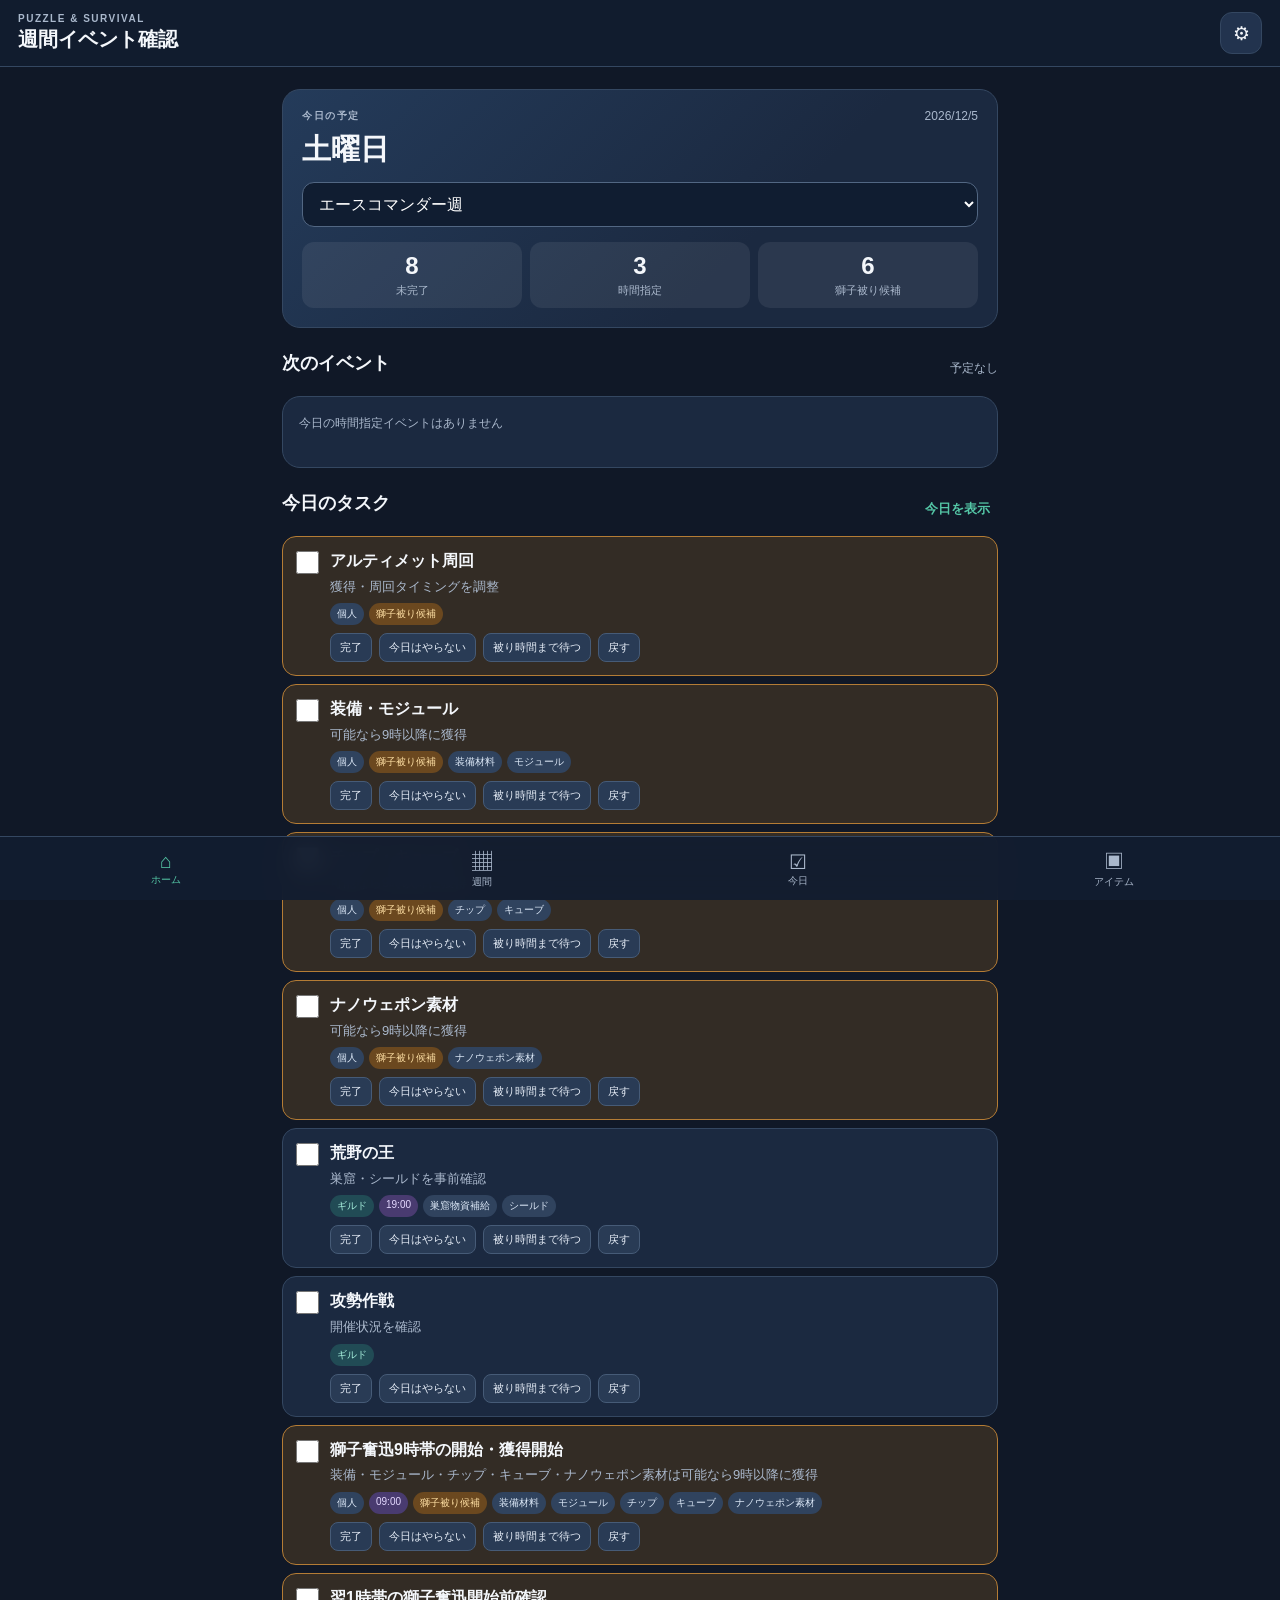
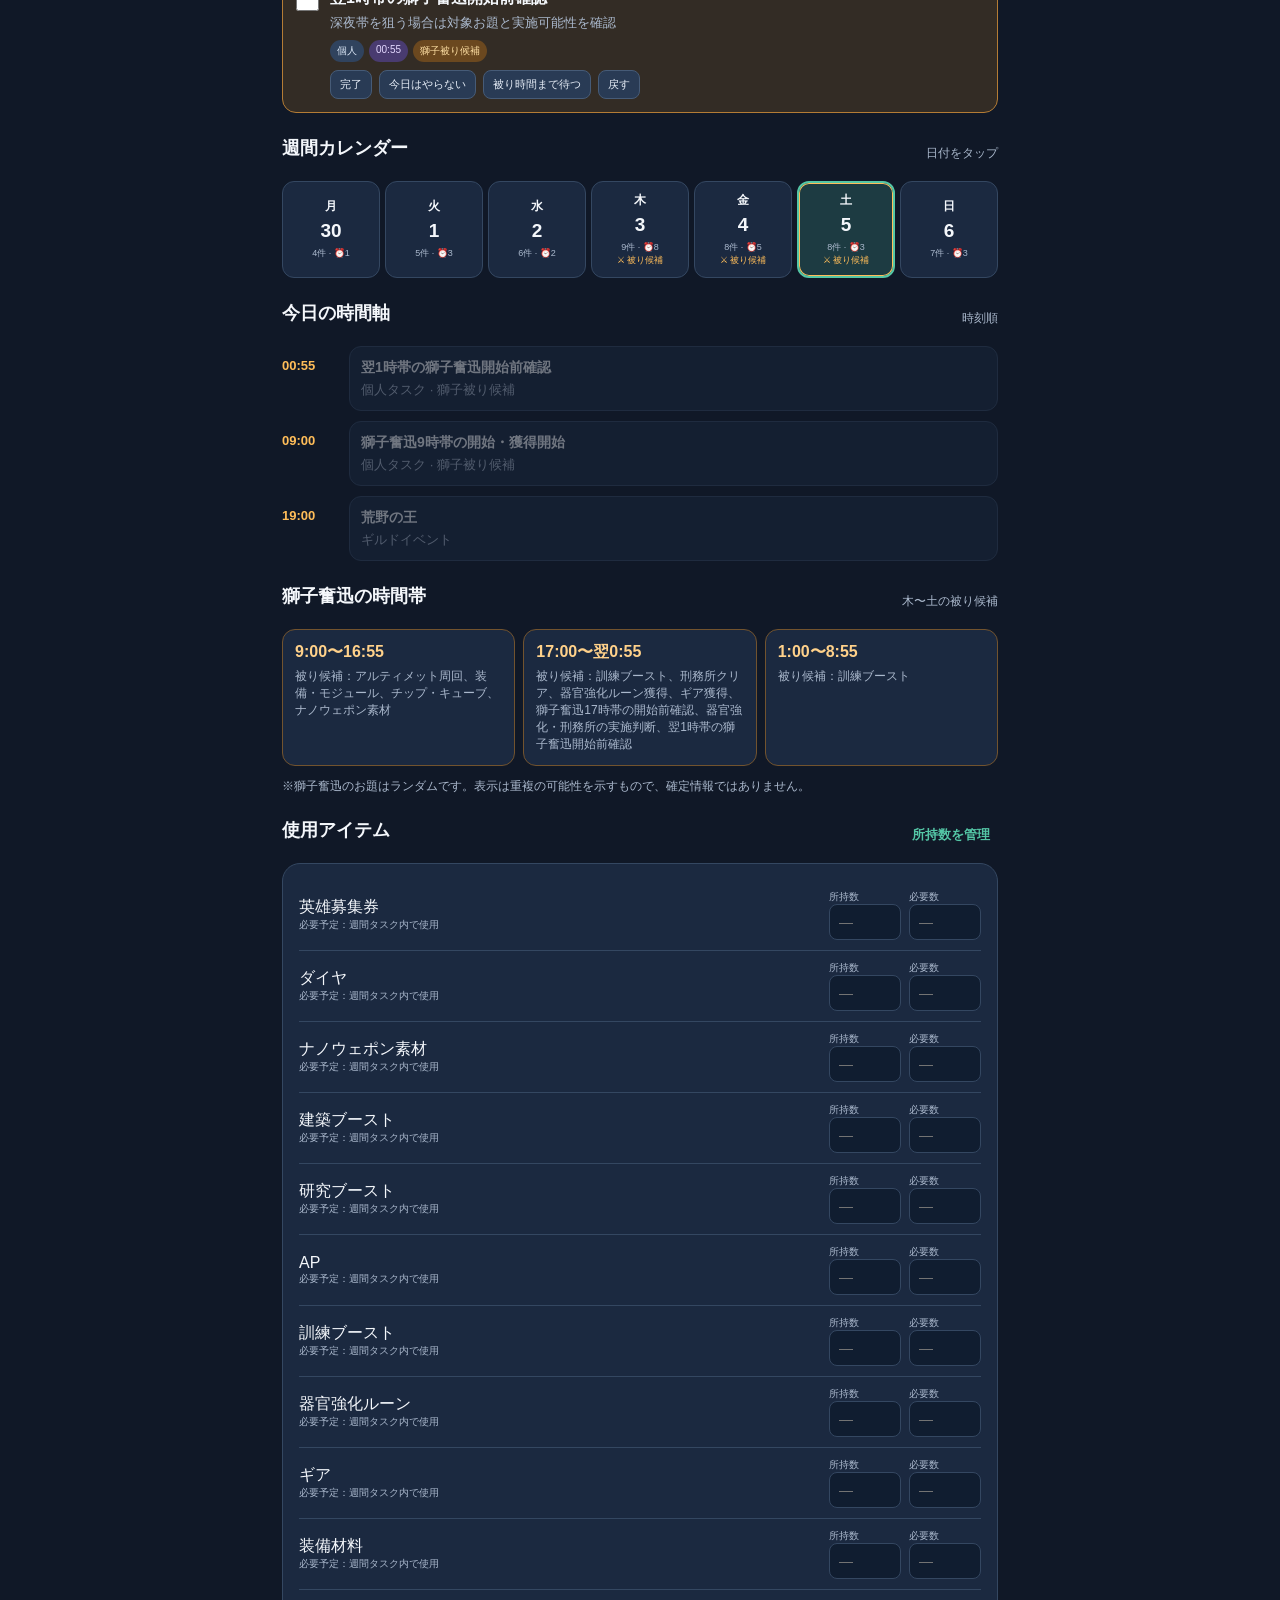
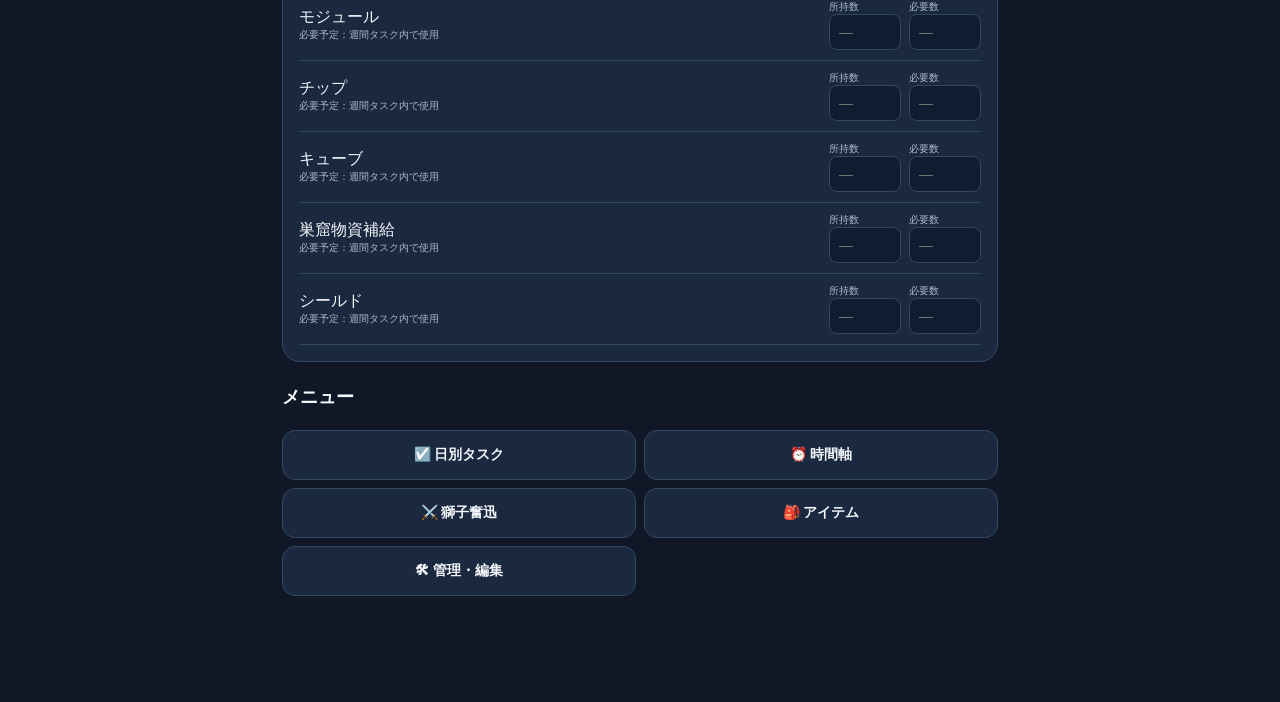
==== index.html @ 480c6b7f "Add files via upload" ====
<!doctype html>
<html lang="ja">
<head>
<meta charset="utf-8"><meta name="viewport" content="width=device-width,initial-scale=1,viewport-fit=cover">
<meta name="theme-color" content="#172033"><meta name="apple-mobile-web-app-capable" content="yes"><meta name="apple-mobile-web-app-status-bar-style" content="black-translucent">
<link rel="manifest" href="manifest.json"><link rel="stylesheet" href="style.css"><title>パズサバ週間イベント</title>
</head>
<body>
<header class="topbar"><div><div class="eyebrow">PUZZLE & SURVIVAL</div><h1>週間イベント確認</h1></div><button class="iconbtn" id="settingsBtn" aria-label="設定">⚙</button></header>
<main>
<section class="hero card"><div class="hero-row"><span class="eyebrow">今日の予定</span><span id="todayDate" class="date"></span></div><h2 id="todayLabel">今日</h2><select id="weekType" aria-label="週タイプ"></select><div class="hero-stats"><div><b id="todoCount">0</b><small>未完了</small></div><div><b id="eventCount">0</b><small>時間指定</small></div><div><b id="overlapCount">0</b><small>獅子被り候補</small></div></div></section>
<section class="section"><div class="section-head"><h2>次のイベント</h2><span class="muted" id="nextEventHint"></span></div><div id="nextEvent" class="next-event card"></div></section>
<section class="section"><div class="section-head"><h2>今日のタスク</h2><button class="textbtn" id="todayAllBtn">今日を表示</button></div><div id="todayTasks"></div></section>
<section class="section"><div class="section-head"><h2>週間カレンダー</h2><span class="muted">日付をタップ</span></div><div id="weekGrid" class="week-grid"></div></section>
<section class="section"><div class="section-head"><h2>今日の時間軸</h2><span class="muted">時刻順</span></div><div id="timeline"></div></section>
<section class="section"><div class="section-head"><h2>獅子奮迅の時間帯</h2><span class="muted">木〜土の被り候補</span></div><div id="lionBands" class="lion-grid"></div><p class="footnote">※獅子奮迅のお題はランダムです。表示は重複の可能性を示すもので、確定情報ではありません。</p></section>
<section class="section"><div class="section-head"><h2>使用アイテム</h2><button class="textbtn" id="itemsBtn">所持数を管理</button></div><div id="itemSummary" class="card"></div></section>
<section class="section"><div class="section-head"><h2>メニュー</h2></div><div class="menu-grid"><button data-view="day">☑️ 日別タスク</button><button data-view="timeline">⏰ 時間軸</button><button data-view="lion">⚔️ 獅子奮迅</button><button data-view="items">🎒 アイテム</button><a href="admin.html">🛠 管理・編集</a></div></section>
</main>
<nav class="bottomnav"><button class="active" data-view="home">⌂<small>ホーム</small></button><button data-view="week">▦<small>週間</small></button><button data-view="day">☑<small>今日</small></button><button data-view="items">▣<small>アイテム</small></button></nav>
<div id="detailModal" class="modal hidden"><div class="modal-panel"><div class="modal-head"><h2 id="modalTitle">日別タスク</h2><button id="closeModal" class="iconbtn">✕</button></div><div id="modalBody"></div></div></div>
<div id="settingsModal" class="modal hidden"><div class="modal-panel"><div class="modal-head"><h2>設定</h2><button class="iconbtn closeSettings">✕</button></div><label class="settingrow"><span>画面内アラート</span><input type="checkbox" id="alertToggle" checked></label><p class="footnote">画面内アラートはアプリを開いている間に表示します。アプリを閉じた状態での通知は行いません。</p><button id="resetWeek" class="dangerbtn">今週のチェック状態をリセット</button><button class="primarybtn closeSettings">閉じる</button></div></div>
<div id="toast" class="toast"></div>
<script src="app.js"></script>
</body></html>
---- style.css ----
*{box-sizing:border-box} :root{--bg:#101827;--panel:#1b2940;--panel2:#22334e;--text:#f4f7fb;--muted:#aab8cc;--line:#344761;--accent:#54c6a6;--warn:#ffbd59;--danger:#ff7777}
body{margin:0;background:var(--bg);color:var(--text);font-family:-apple-system,BlinkMacSystemFont,"Hiragino Kaku Gothic ProN","Noto Sans JP",sans-serif;font-size:16px;padding-bottom:calc(84px + env(safe-area-inset-bottom))}
.topbar{position:sticky;top:0;z-index:5;background:#121d30ee;backdrop-filter:blur(12px);padding:calc(12px + env(safe-area-inset-top)) 18px 12px;display:flex;align-items:center;justify-content:space-between;border-bottom:1px solid var(--line)}h1{font-size:20px;margin:2px 0 0}.eyebrow{font-size:10px;letter-spacing:1.5px;color:var(--muted);font-weight:800}.iconbtn{background:var(--panel2);border:1px solid var(--line);color:var(--text);border-radius:12px;width:42px;height:42px;font-size:19px}
main{max-width:760px;margin:auto;padding:14px 14px 30px}.card{background:var(--panel);border:1px solid var(--line);border-radius:18px;padding:16px}.hero{background:linear-gradient(135deg,#243b5a,#1b2940 65%);padding:19px}.hero-row,.section-head,.modal-head{display:flex;justify-content:space-between;align-items:center;gap:10px}.date,.muted,.footnote{color:var(--muted);font-size:12px}.hero h2{font-size:29px;margin:7px 0 12px}.hero select{width:100%;background:#101d31;color:white;border:1px solid #526783;border-radius:12px;padding:12px;font-size:16px}.hero-stats{display:grid;grid-template-columns:repeat(3,1fr);gap:8px;margin-top:15px}.hero-stats div{background:#ffffff12;border-radius:12px;padding:10px;text-align:center}.hero-stats b{display:block;font-size:24px}.hero-stats small{color:var(--muted);font-size:11px}
.section{margin-top:23px}.section h2{font-size:18px;margin:0 0 11px}.section-head{margin-bottom:10px}.textbtn{border:0;background:none;color:var(--accent);font-weight:700;font-size:13px;padding:8px}.next-event{min-height:72px}.next-event strong{font-size:20px}.next-event .time{font-size:13px;color:var(--warn);font-weight:800}.task-card{display:flex;gap:11px;align-items:flex-start;background:var(--panel);border:1px solid var(--line);border-radius:14px;padding:13px;margin:8px 0}.task-card.overlap{border-color:#b47c35;background:#332c25}.task-card.done{opacity:.55}.task-card input{width:23px;height:23px;accent-color:var(--accent);flex:none;margin:1px 0 0}.task-main{flex:1;min-width:0}.task-title{font-weight:750;line-height:1.35}.task-detail{color:var(--muted);font-size:13px;margin-top:5px;line-height:1.5}.badges{display:flex;flex-wrap:wrap;gap:5px;margin-top:7px}.badge{font-size:10px;padding:4px 7px;border-radius:20px;background:#30435e;color:#dce8f7}.badge.guild{background:#214b55;color:#a8f2df}.badge.lion{background:#6b481f;color:#ffe0a4}.badge.time{background:#493b70;color:#e4d8ff}.task-actions{display:flex;gap:7px;margin-top:8px}.mini-btn{background:#293b55;color:#e6edf7;border:1px solid #465b77;border-radius:8px;padding:6px 9px;font-size:11px}
.week-grid{display:grid;grid-template-columns:repeat(7,minmax(0,1fr));gap:5px}.day-cell{background:var(--panel);border:1px solid var(--line);border-radius:12px;color:var(--text);padding:9px 2px;min-height:82px;text-align:center}.day-cell.selected{border:2px solid var(--accent);background:#1d3b42}.day-cell.today{box-shadow:inset 0 0 0 1px var(--warn)}.day-cell b{display:block;font-size:12px}.day-cell strong{display:block;font-size:19px;margin:5px}.day-cell small{display:block;color:var(--muted);font-size:9px}.day-cell .dot{color:var(--warn)}
.timeline-item{display:grid;grid-template-columns:58px 1fr;gap:9px;margin:10px 0}.timeline-time{font-weight:800;color:var(--warn);padding-top:12px;font-size:13px}.timeline-content{background:var(--panel);border:1px solid var(--line);border-radius:12px;padding:11px}.timeline-content.past{opacity:.42}.timeline-content strong{font-size:14px}.timeline-content small{display:block;color:var(--muted);margin-top:4px}.lion-grid{display:grid;gap:8px}.lion-band{background:var(--panel);border:1px solid #72532e;border-radius:13px;padding:12px}.lion-band b{color:#ffd18a}.lion-band p{font-size:12px;color:var(--muted);margin:5px 0 0}.menu-grid{display:grid;grid-template-columns:repeat(2,1fr);gap:8px}.menu-grid button,.menu-grid a{display:block;text-align:center;text-decoration:none;background:var(--panel);color:var(--text);border:1px solid var(--line);border-radius:13px;padding:15px 5px;font-size:14px;font-weight:700}
.bottomnav{position:fixed;bottom:0;left:0;right:0;z-index:6;display:grid;grid-template-columns:repeat(4,1fr);background:#121d30f2;border-top:1px solid var(--line);padding:8px 8px calc(8px + env(safe-area-inset-bottom));backdrop-filter:blur(12px)}.bottomnav button{border:0;background:none;color:var(--muted);font-size:20px;padding:3px}.bottomnav small{display:block;font-size:10px}.bottomnav button.active{color:var(--accent)}
.modal{position:fixed;inset:0;background:#0009;z-index:10;display:flex;align-items:flex-end;justify-content:center}.modal.hidden{display:none}.modal-panel{background:var(--bg);border:1px solid var(--line);border-radius:22px 22px 0 0;width:100%;max-width:760px;max-height:88dvh;overflow:auto;padding:18px 15px calc(25px + env(safe-area-inset-bottom))}.modal-head{margin-bottom:14px}.modal-head h2{margin:0;font-size:19px}.settingrow{display:flex;justify-content:space-between;padding:15px 0;border-bottom:1px solid var(--line)}.settingrow input{width:23px;height:23px}.primarybtn,.dangerbtn{width:100%;border:0;border-radius:12px;padding:14px;font-size:15px;font-weight:800;margin-top:12px}.primarybtn{background:var(--accent);color:#10251f}.dangerbtn{background:#542e36;color:#ffd8dd}.toast{position:fixed;bottom:95px;left:50%;transform:translateX(-50%);background:#eaf7f2;color:#17352b;padding:11px 16px;border-radius:20px;font-size:13px;font-weight:700;opacity:0;pointer-events:none;transition:.2s;z-index:20;white-space:nowrap}.toast.show{opacity:1}.empty{color:var(--muted);padding:16px;text-align:center;background:var(--panel);border-radius:12px;font-size:13px}.item-row{display:grid;grid-template-columns:1fr 72px 72px;gap:8px;align-items:center;padding:10px 0;border-bottom:1px solid var(--line)}.item-row input{width:100%;background:#101d30;color:white;border:1px solid var(--line);border-radius:8px;padding:9px;font-size:14px}.short-label{font-size:10px;color:var(--muted)}@media(min-width:600px){main{padding:22px}.lion-grid{grid-template-columns:repeat(3,1fr)}.modal{align-items:center}.modal-panel{border-radius:20px}}
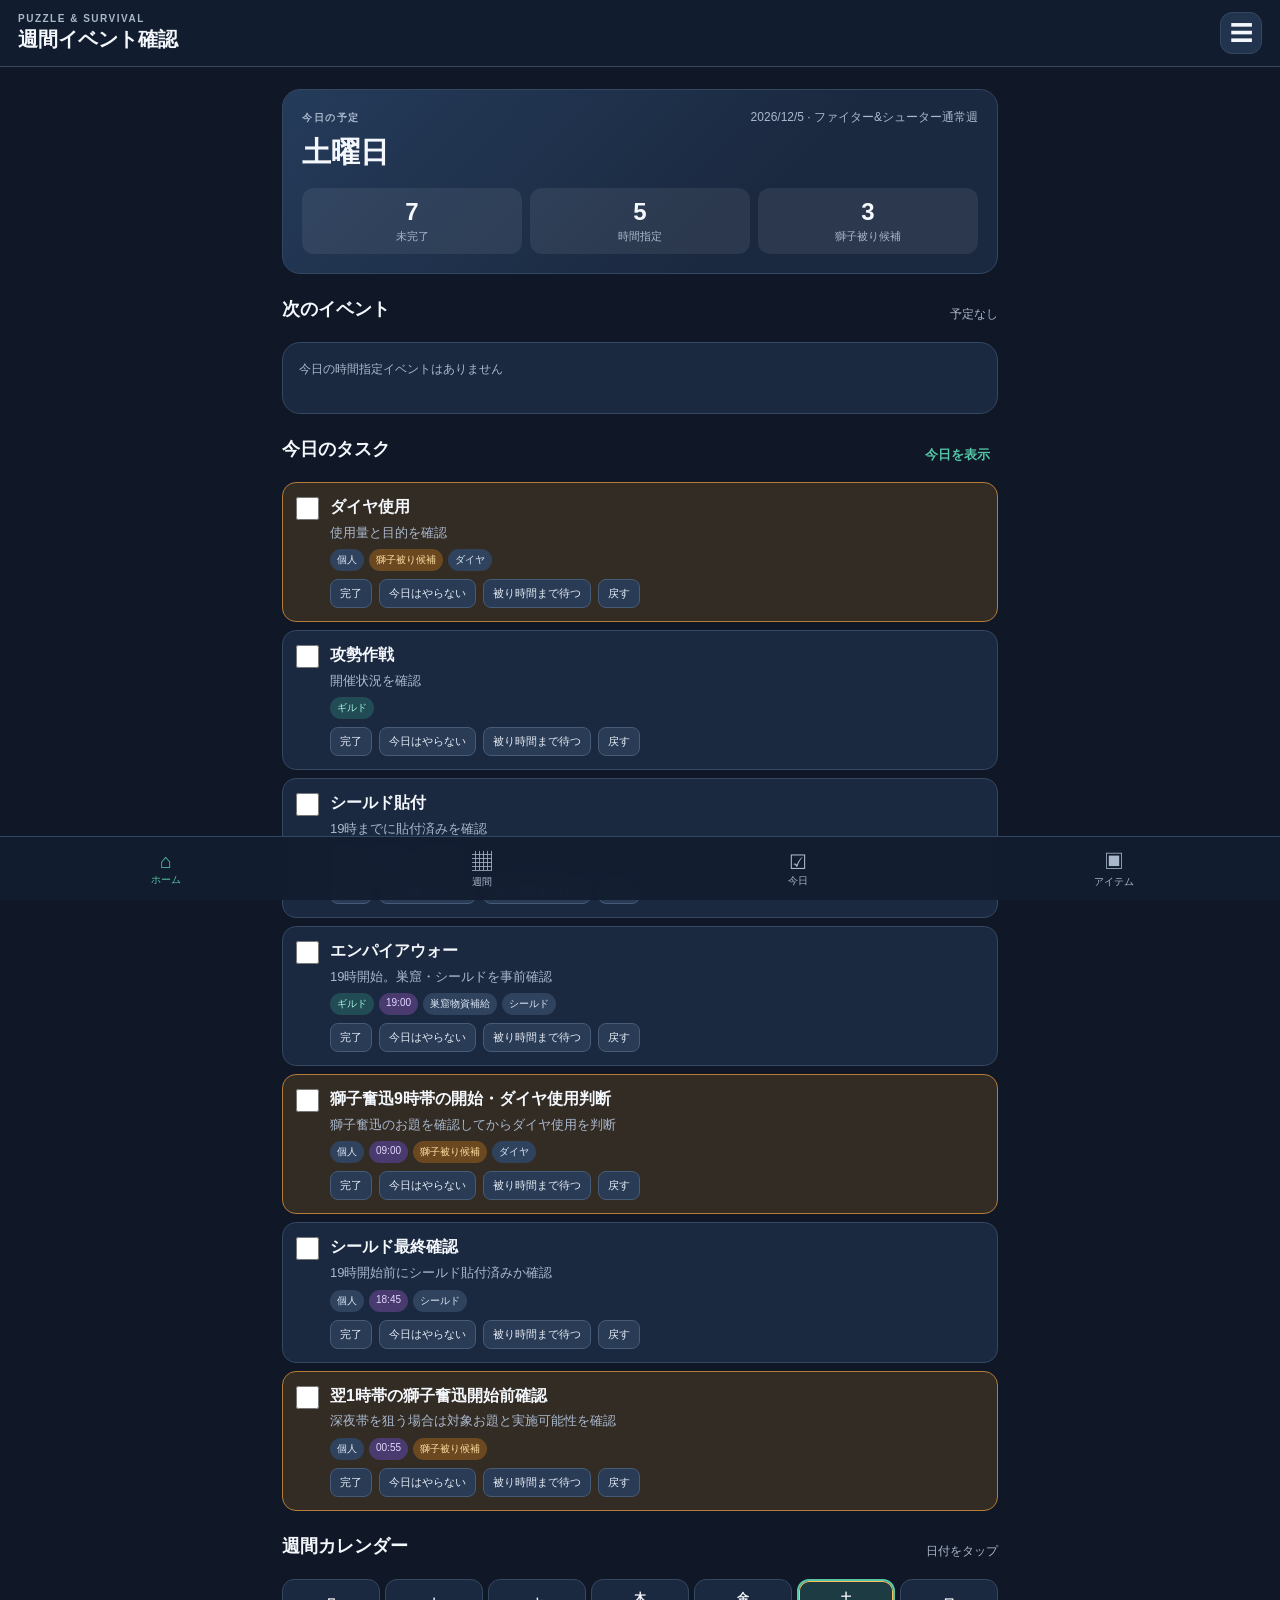
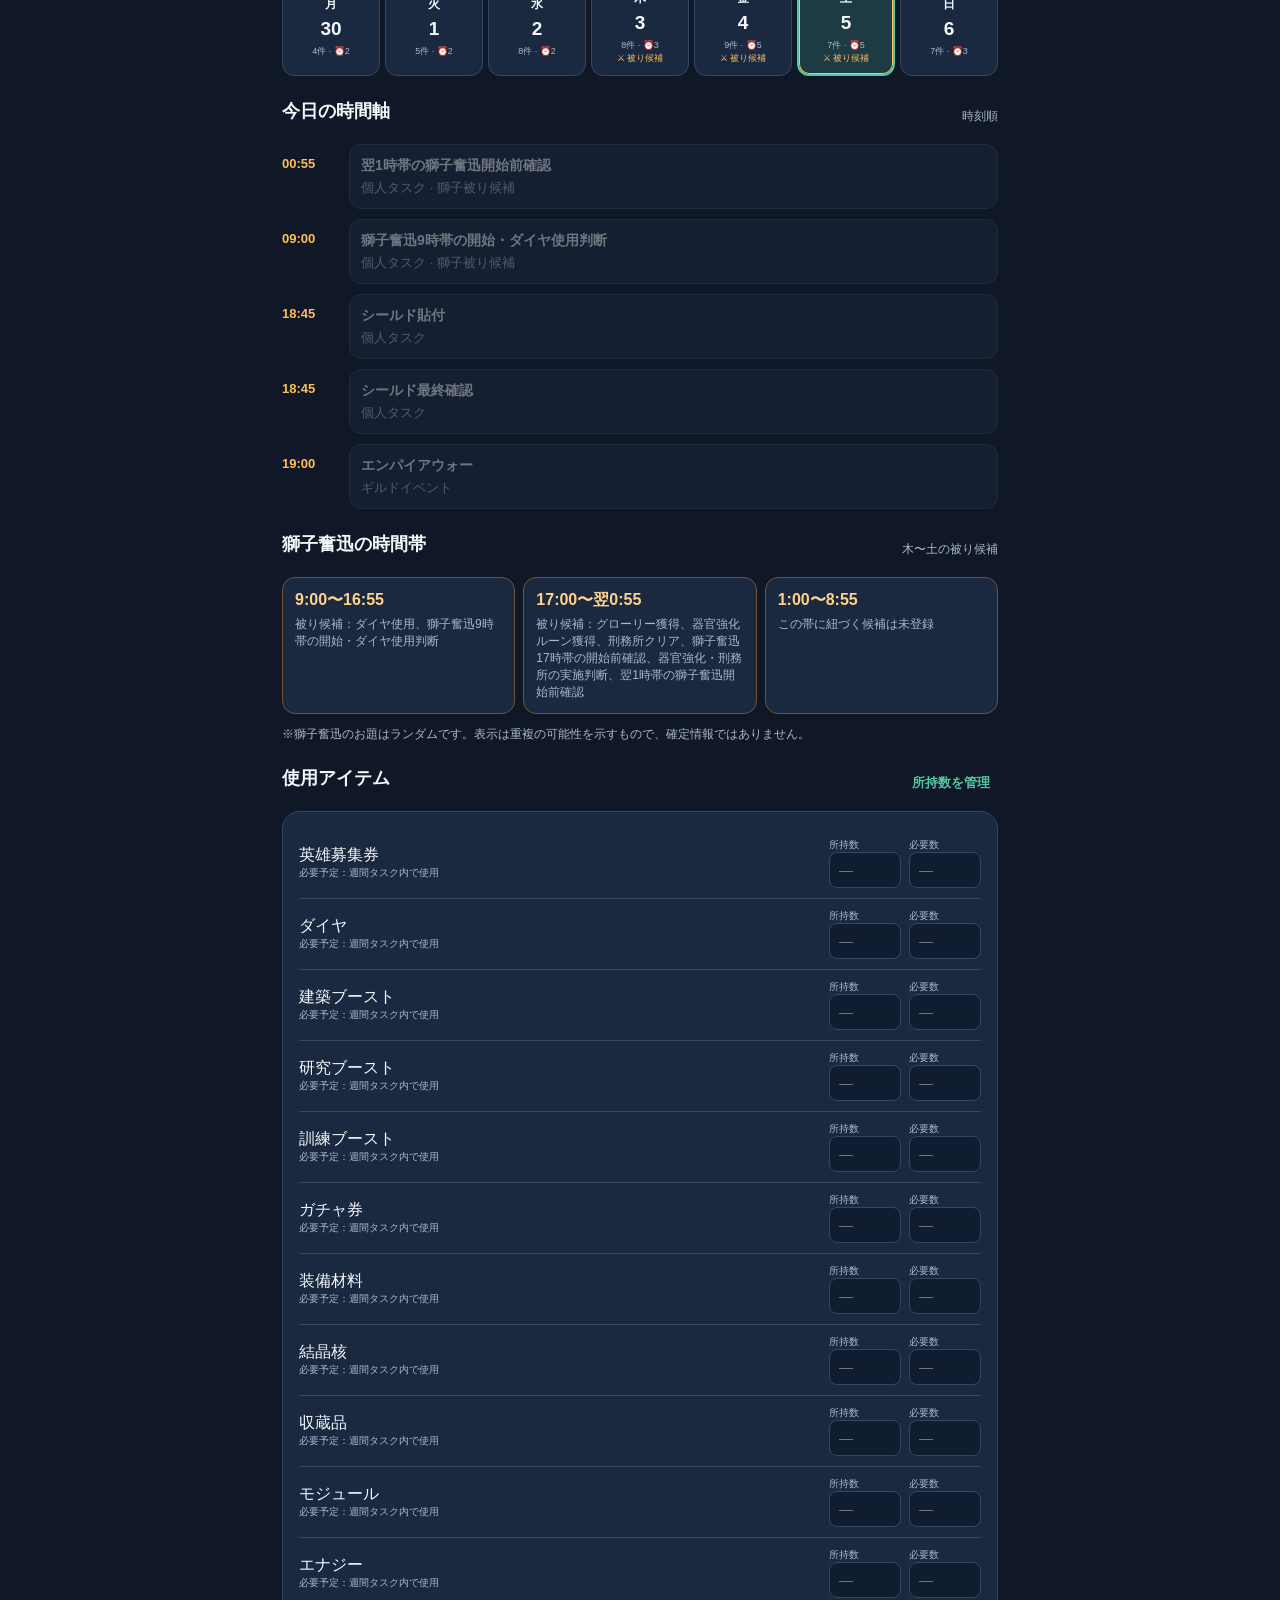
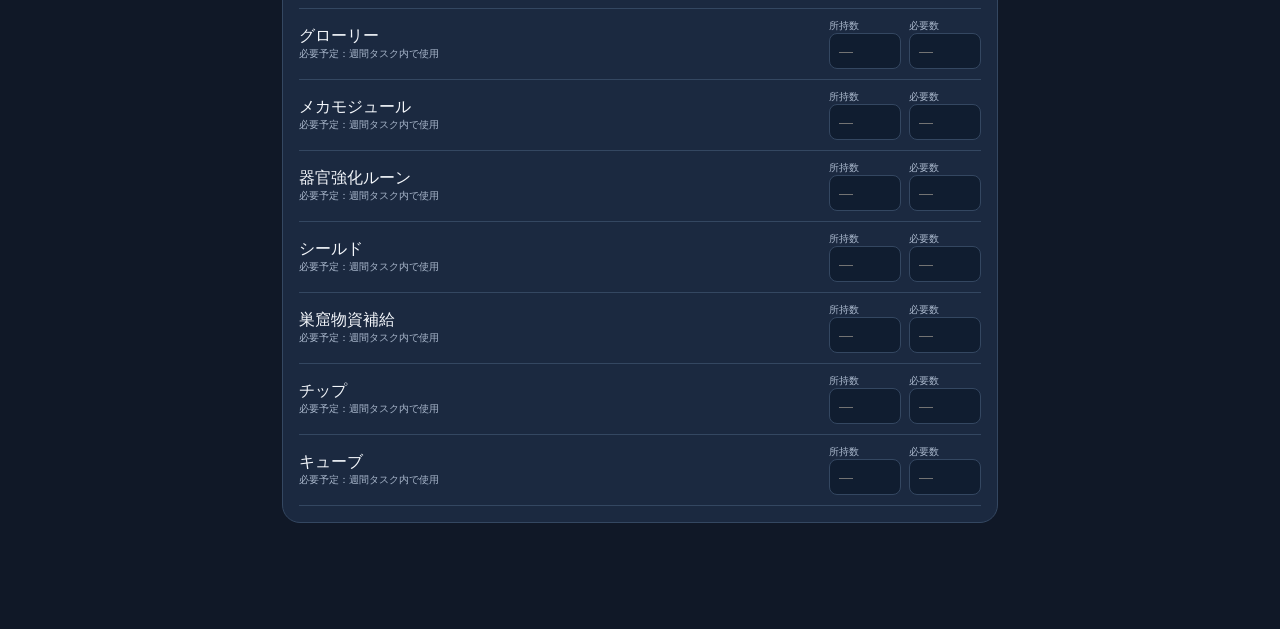
==== commit edeee101: "Add files via upload" ====
--- a/index.html
+++ b/index.html
@@ -6,20 +6,19 @@
 <link rel="manifest" href="manifest.json"><link rel="stylesheet" href="style.css"><title>パズサバ週間イベント</title>
 </head>
 <body>
-<header class="topbar"><div><div class="eyebrow">PUZZLE & SURVIVAL</div><h1>週間イベント確認</h1></div><button class="iconbtn" id="settingsBtn" aria-label="設定">⚙</button></header>
+<header class="topbar"><div><div class="eyebrow">PUZZLE & SURVIVAL</div><h1>週間イベント確認</h1></div><button class="iconbtn hamburger" id="menuBtn" aria-label="メニューを開く">☰</button></header>
 <main>
-<section class="hero card"><div class="hero-row"><span class="eyebrow">今日の予定</span><span id="todayDate" class="date"></span></div><h2 id="todayLabel">今日</h2><select id="weekType" aria-label="週タイプ"></select><div class="hero-stats"><div><b id="todoCount">0</b><small>未完了</small></div><div><b id="eventCount">0</b><small>時間指定</small></div><div><b id="overlapCount">0</b><small>獅子被り候補</small></div></div></section>
+<section class="hero card"><div class="hero-row"><span class="eyebrow">今日の予定</span><span id="todayDate" class="date"></span></div><h2 id="todayLabel">今日</h2><!--<div class="week-auto-label">週タイプは日付から自動切替</div>--><div class="hero-stats"><div><b id="todoCount">0</b><small>未完了</small></div><div><b id="eventCount">0</b><small>時間指定</small></div><div><b id="overlapCount">0</b><small>獅子被り候補</small></div></div></section>
 <section class="section"><div class="section-head"><h2>次のイベント</h2><span class="muted" id="nextEventHint"></span></div><div id="nextEvent" class="next-event card"></div></section>
 <section class="section"><div class="section-head"><h2>今日のタスク</h2><button class="textbtn" id="todayAllBtn">今日を表示</button></div><div id="todayTasks"></div></section>
 <section class="section"><div class="section-head"><h2>週間カレンダー</h2><span class="muted">日付をタップ</span></div><div id="weekGrid" class="week-grid"></div></section>
 <section class="section"><div class="section-head"><h2>今日の時間軸</h2><span class="muted">時刻順</span></div><div id="timeline"></div></section>
 <section class="section"><div class="section-head"><h2>獅子奮迅の時間帯</h2><span class="muted">木〜土の被り候補</span></div><div id="lionBands" class="lion-grid"></div><p class="footnote">※獅子奮迅のお題はランダムです。表示は重複の可能性を示すもので、確定情報ではありません。</p></section>
 <section class="section"><div class="section-head"><h2>使用アイテム</h2><button class="textbtn" id="itemsBtn">所持数を管理</button></div><div id="itemSummary" class="card"></div></section>
-<section class="section"><div class="section-head"><h2>メニュー</h2></div><div class="menu-grid"><button data-view="day">☑️ 日別タスク</button><button data-view="timeline">⏰ 時間軸</button><button data-view="lion">⚔️ 獅子奮迅</button><button data-view="items">🎒 アイテム</button><a href="admin.html">🛠 管理・編集</a></div></section>
+
 </main>
 <nav class="bottomnav"><button class="active" data-view="home">⌂<small>ホーム</small></button><button data-view="week">▦<small>週間</small></button><button data-view="day">☑<small>今日</small></button><button data-view="items">▣<small>アイテム</small></button></nav>
 <div id="detailModal" class="modal hidden"><div class="modal-panel"><div class="modal-head"><h2 id="modalTitle">日別タスク</h2><button id="closeModal" class="iconbtn">✕</button></div><div id="modalBody"></div></div></div>
-<div id="settingsModal" class="modal hidden"><div class="modal-panel"><div class="modal-head"><h2>設定</h2><button class="iconbtn closeSettings">✕</button></div><label class="settingrow"><span>画面内アラート</span><input type="checkbox" id="alertToggle" checked></label><p class="footnote">画面内アラートはアプリを開いている間に表示します。アプリを閉じた状態での通知は行いません。</p><button id="resetWeek" class="dangerbtn">今週のチェック状態をリセット</button><button class="primarybtn closeSettings">閉じる</button></div></div>
 <div id="toast" class="toast"></div>
 <script src="app.js"></script>
 </body></html>
--- a/style.css
+++ b/style.css
@@ -7,3 +7,5 @@
 .timeline-item{display:grid;grid-template-columns:58px 1fr;gap:9px;margin:10px 0}.timeline-time{font-weight:800;color:var(--warn);padding-top:12px;font-size:13px}.timeline-content{background:var(--panel);border:1px solid var(--line);border-radius:12px;padding:11px}.timeline-content.past{opacity:.42}.timeline-content strong{font-size:14px}.timeline-content small{display:block;color:var(--muted);margin-top:4px}.lion-grid{display:grid;gap:8px}.lion-band{background:var(--panel);border:1px solid #72532e;border-radius:13px;padding:12px}.lion-band b{color:#ffd18a}.lion-band p{font-size:12px;color:var(--muted);margin:5px 0 0}.menu-grid{display:grid;grid-template-columns:repeat(2,1fr);gap:8px}.menu-grid button,.menu-grid a{display:block;text-align:center;text-decoration:none;background:var(--panel);color:var(--text);border:1px solid var(--line);border-radius:13px;padding:15px 5px;font-size:14px;font-weight:700}
 .bottomnav{position:fixed;bottom:0;left:0;right:0;z-index:6;display:grid;grid-template-columns:repeat(4,1fr);background:#121d30f2;border-top:1px solid var(--line);padding:8px 8px calc(8px + env(safe-area-inset-bottom));backdrop-filter:blur(12px)}.bottomnav button{border:0;background:none;color:var(--muted);font-size:20px;padding:3px}.bottomnav small{display:block;font-size:10px}.bottomnav button.active{color:var(--accent)}
 .modal{position:fixed;inset:0;background:#0009;z-index:10;display:flex;align-items:flex-end;justify-content:center}.modal.hidden{display:none}.modal-panel{background:var(--bg);border:1px solid var(--line);border-radius:22px 22px 0 0;width:100%;max-width:760px;max-height:88dvh;overflow:auto;padding:18px 15px calc(25px + env(safe-area-inset-bottom))}.modal-head{margin-bottom:14px}.modal-head h2{margin:0;font-size:19px}.settingrow{display:flex;justify-content:space-between;padding:15px 0;border-bottom:1px solid var(--line)}.settingrow input{width:23px;height:23px}.primarybtn,.dangerbtn{width:100%;border:0;border-radius:12px;padding:14px;font-size:15px;font-weight:800;margin-top:12px}.primarybtn{background:var(--accent);color:#10251f}.dangerbtn{background:#542e36;color:#ffd8dd}.toast{position:fixed;bottom:95px;left:50%;transform:translateX(-50%);background:#eaf7f2;color:#17352b;padding:11px 16px;border-radius:20px;font-size:13px;font-weight:700;opacity:0;pointer-events:none;transition:.2s;z-index:20;white-space:nowrap}.toast.show{opacity:1}.empty{color:var(--muted);padding:16px;text-align:center;background:var(--panel);border-radius:12px;font-size:13px}.item-row{display:grid;grid-template-columns:1fr 72px 72px;gap:8px;align-items:center;padding:10px 0;border-bottom:1px solid var(--line)}.item-row input{width:100%;background:#101d30;color:white;border:1px solid var(--line);border-radius:8px;padding:9px;font-size:14px}.short-label{font-size:10px;color:var(--muted)}@media(min-width:600px){main{padding:22px}.lion-grid{grid-template-columns:repeat(3,1fr)}.modal{align-items:center}.modal-panel{border-radius:20px}}
+
+.week-auto-label{background:#101d31;border:1px solid #526783;border-radius:12px;padding:12px;font-size:14px;color:#b9d9d1;font-weight:700;text-align:center}.hamburger{font-size:23px;line-height:1}.menu-list{display:grid;gap:9px}.menu-list button,.menu-list a{display:block;width:100%;text-align:left;text-decoration:none;background:var(--panel);color:var(--text);border:1px solid var(--line);border-radius:13px;padding:15px;font-size:15px;font-weight:700}
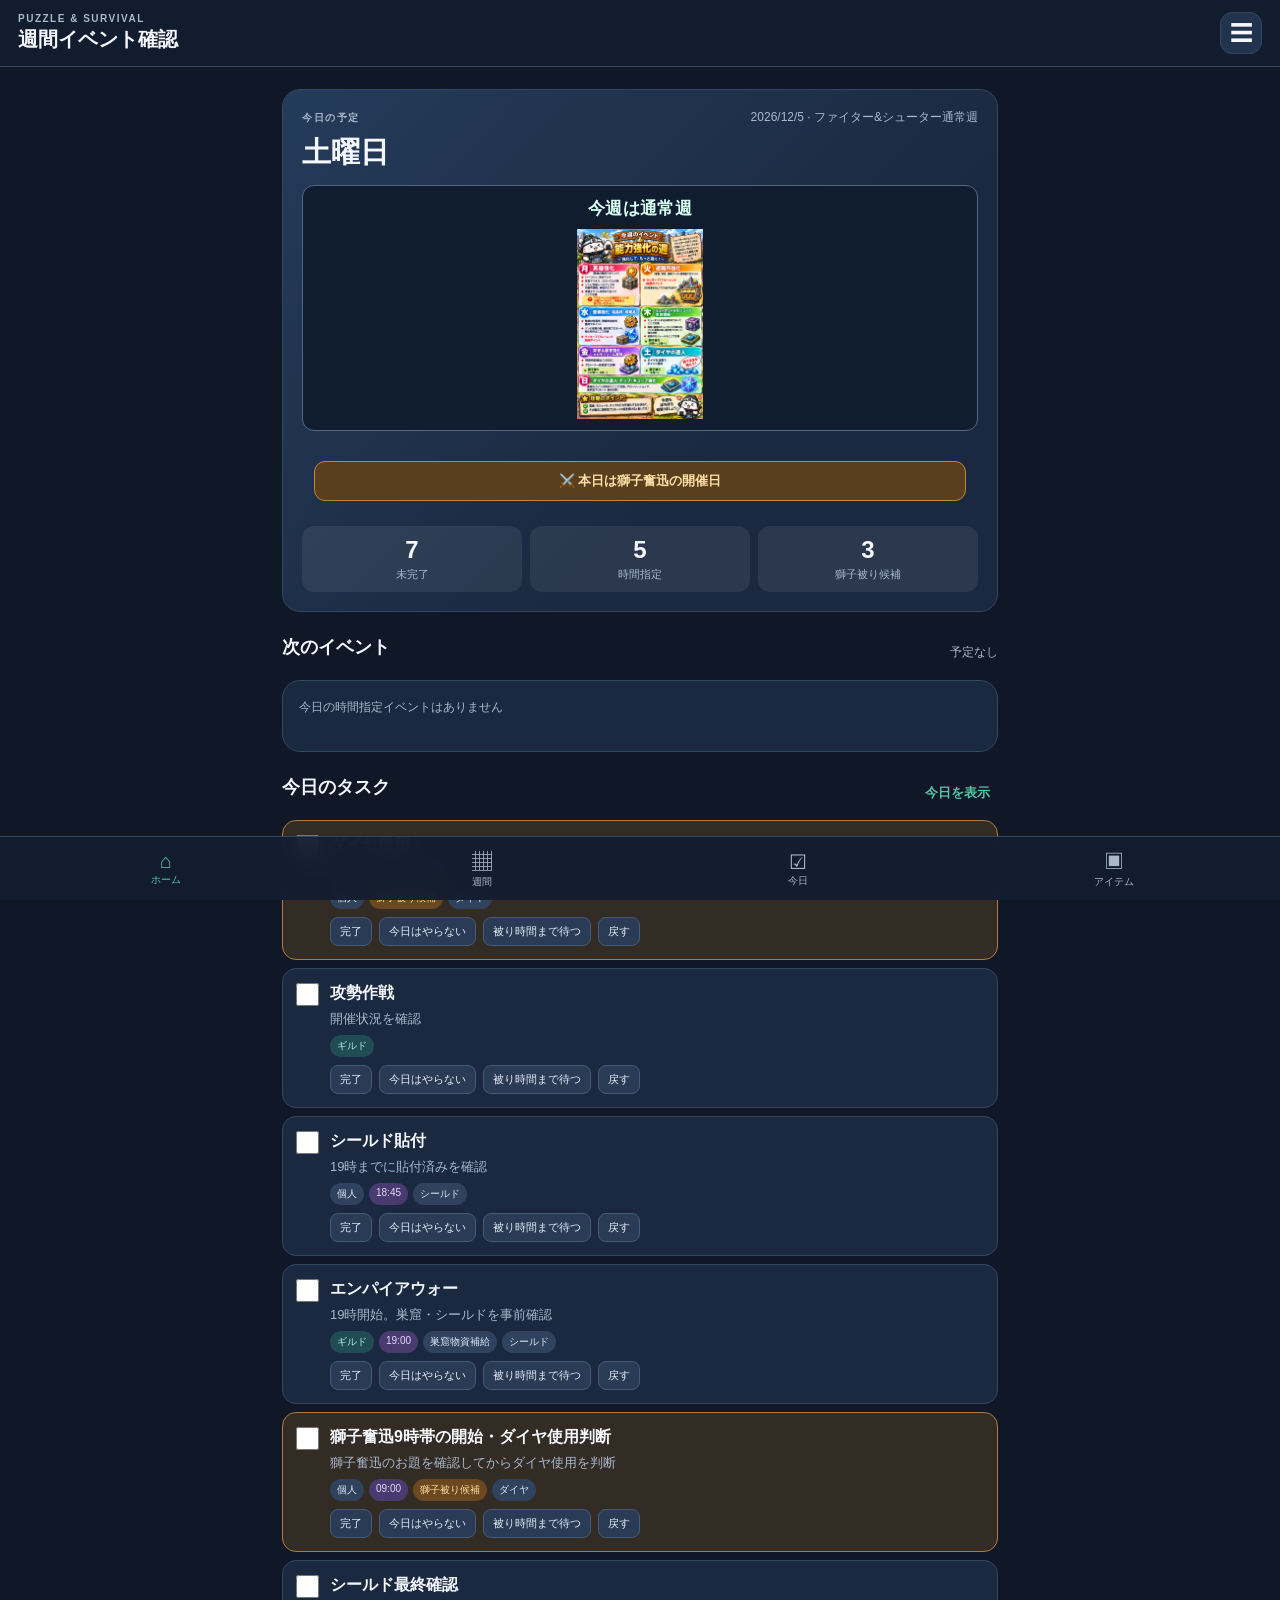
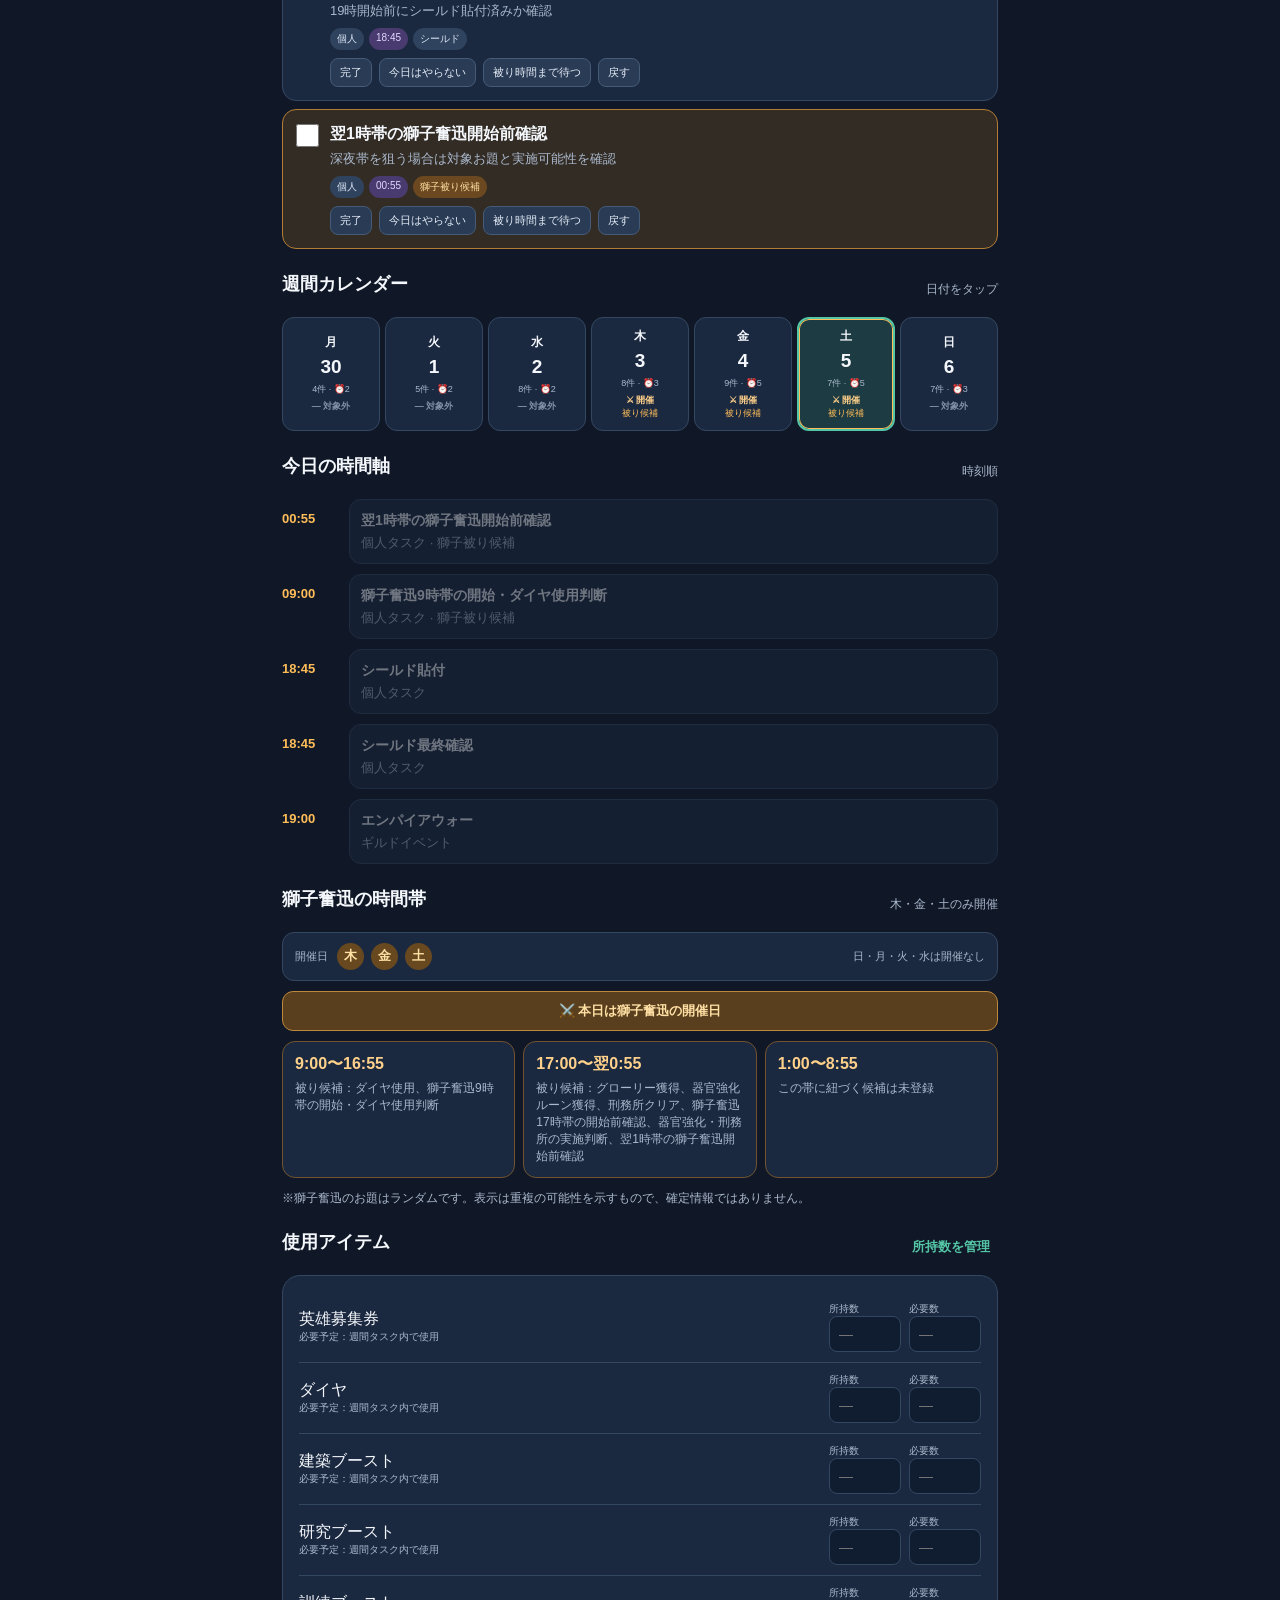
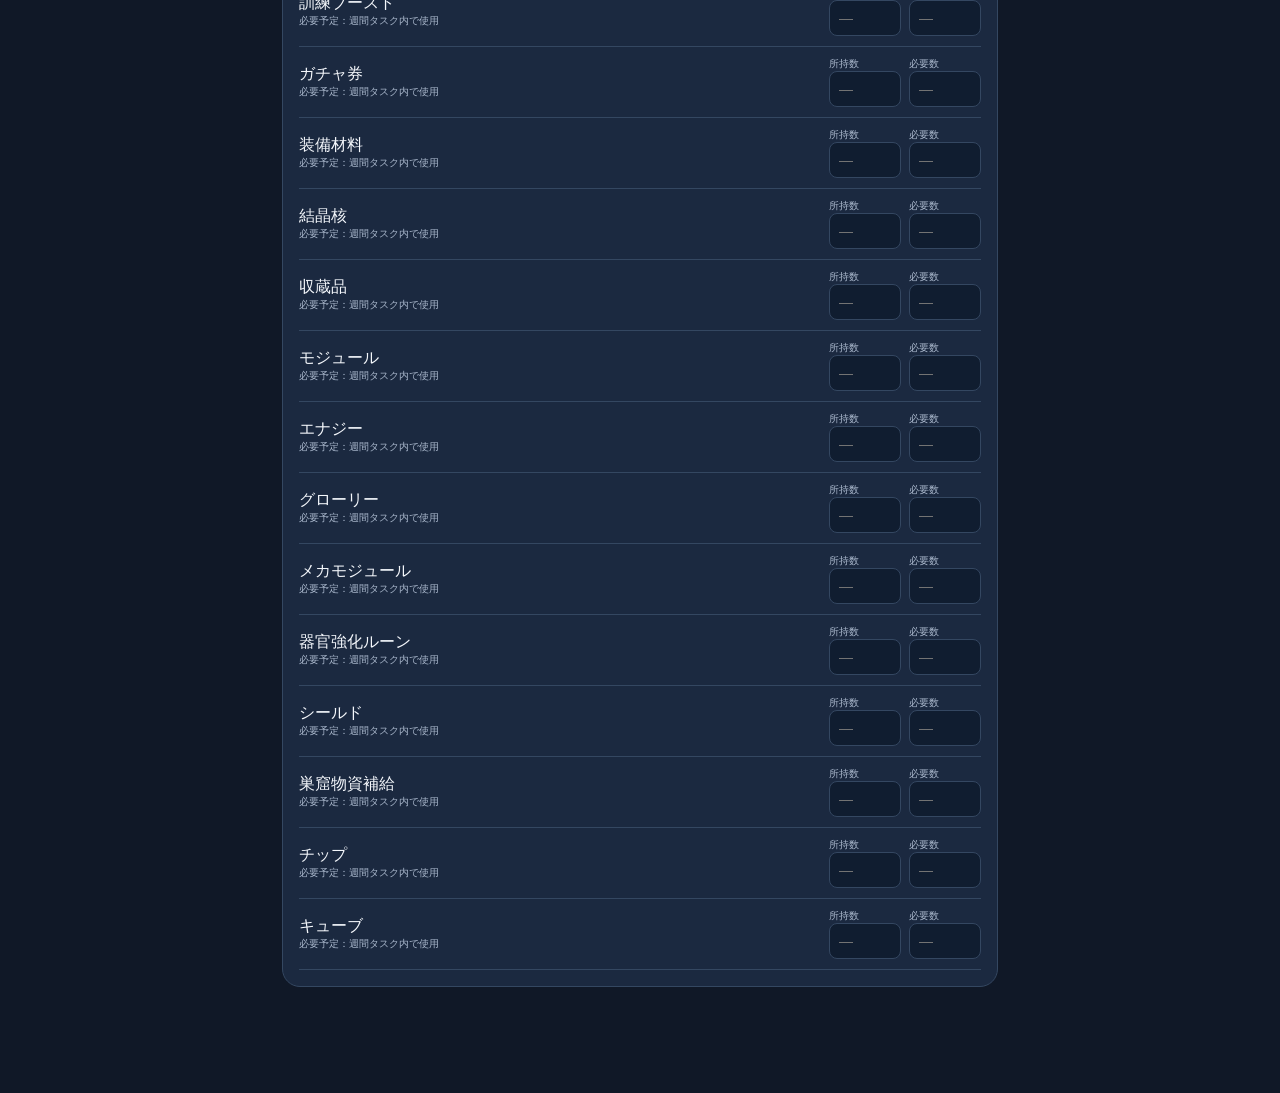
==== commit 853f3b1b: "Add files via upload" ====
--- a/index.html
+++ b/index.html
@@ -8,12 +8,12 @@
 <body>
 <header class="topbar"><div><div class="eyebrow">PUZZLE & SURVIVAL</div><h1>週間イベント確認</h1></div><button class="iconbtn hamburger" id="menuBtn" aria-label="メニューを開く">☰</button></header>
 <main>
-<section class="hero card"><div class="hero-row"><span class="eyebrow">今日の予定</span><span id="todayDate" class="date"></span></div><h2 id="todayLabel">今日</h2><!--<div class="week-auto-label">週タイプは日付から自動切替</div>--><div class="hero-stats"><div><b id="todoCount">0</b><small>未完了</small></div><div><b id="eventCount">0</b><small>時間指定</small></div><div><b id="overlapCount">0</b><small>獅子被り候補</small></div></div></section>
+<section class="hero card"><div class="hero-row"><span class="eyebrow">今日の予定</span><span id="todayDate" class="date"></span></div><h2 id="todayLabel">今日</h2><div id="weekTypeBanner" class="week-type-banner" aria-live="polite"></div><div id="lionTodayStatus" class="lion-status"></div><div class="hero-stats"><div><b id="todoCount">0</b><small>未完了</small></div><div><b id="eventCount">0</b><small>時間指定</small></div><div><b id="overlapCount">0</b><small>獅子被り候補</small></div></div></section>
 <section class="section"><div class="section-head"><h2>次のイベント</h2><span class="muted" id="nextEventHint"></span></div><div id="nextEvent" class="next-event card"></div></section>
 <section class="section"><div class="section-head"><h2>今日のタスク</h2><button class="textbtn" id="todayAllBtn">今日を表示</button></div><div id="todayTasks"></div></section>
 <section class="section"><div class="section-head"><h2>週間カレンダー</h2><span class="muted">日付をタップ</span></div><div id="weekGrid" class="week-grid"></div></section>
 <section class="section"><div class="section-head"><h2>今日の時間軸</h2><span class="muted">時刻順</span></div><div id="timeline"></div></section>
-<section class="section"><div class="section-head"><h2>獅子奮迅の時間帯</h2><span class="muted">木〜土の被り候補</span></div><div id="lionBands" class="lion-grid"></div><p class="footnote">※獅子奮迅のお題はランダムです。表示は重複の可能性を示すもので、確定情報ではありません。</p></section>
+<section class="section"><div class="section-head"><h2>獅子奮迅の時間帯</h2><span class="muted">木・金・土のみ開催</span></div><div id="lionScheduleStatus" class="lion-schedule-status"></div><div id="lionBands" class="lion-grid"></div><p class="footnote">※獅子奮迅のお題はランダムです。表示は重複の可能性を示すもので、確定情報ではありません。</p></section>
 <section class="section"><div class="section-head"><h2>使用アイテム</h2><button class="textbtn" id="itemsBtn">所持数を管理</button></div><div id="itemSummary" class="card"></div></section>
 
 </main>
--- a/style.css
+++ b/style.css
@@ -8,4 +8,6 @@
 .bottomnav{position:fixed;bottom:0;left:0;right:0;z-index:6;display:grid;grid-template-columns:repeat(4,1fr);background:#121d30f2;border-top:1px solid var(--line);padding:8px 8px calc(8px + env(safe-area-inset-bottom));backdrop-filter:blur(12px)}.bottomnav button{border:0;background:none;color:var(--muted);font-size:20px;padding:3px}.bottomnav small{display:block;font-size:10px}.bottomnav button.active{color:var(--accent)}
 .modal{position:fixed;inset:0;background:#0009;z-index:10;display:flex;align-items:flex-end;justify-content:center}.modal.hidden{display:none}.modal-panel{background:var(--bg);border:1px solid var(--line);border-radius:22px 22px 0 0;width:100%;max-width:760px;max-height:88dvh;overflow:auto;padding:18px 15px calc(25px + env(safe-area-inset-bottom))}.modal-head{margin-bottom:14px}.modal-head h2{margin:0;font-size:19px}.settingrow{display:flex;justify-content:space-between;padding:15px 0;border-bottom:1px solid var(--line)}.settingrow input{width:23px;height:23px}.primarybtn,.dangerbtn{width:100%;border:0;border-radius:12px;padding:14px;font-size:15px;font-weight:800;margin-top:12px}.primarybtn{background:var(--accent);color:#10251f}.dangerbtn{background:#542e36;color:#ffd8dd}.toast{position:fixed;bottom:95px;left:50%;transform:translateX(-50%);background:#eaf7f2;color:#17352b;padding:11px 16px;border-radius:20px;font-size:13px;font-weight:700;opacity:0;pointer-events:none;transition:.2s;z-index:20;white-space:nowrap}.toast.show{opacity:1}.empty{color:var(--muted);padding:16px;text-align:center;background:var(--panel);border-radius:12px;font-size:13px}.item-row{display:grid;grid-template-columns:1fr 72px 72px;gap:8px;align-items:center;padding:10px 0;border-bottom:1px solid var(--line)}.item-row input{width:100%;background:#101d30;color:white;border:1px solid var(--line);border-radius:8px;padding:9px;font-size:14px}.short-label{font-size:10px;color:var(--muted)}@media(min-width:600px){main{padding:22px}.lion-grid{grid-template-columns:repeat(3,1fr)}.modal{align-items:center}.modal-panel{border-radius:20px}}
 
-.week-auto-label{background:#101d31;border:1px solid #526783;border-radius:12px;padding:12px;font-size:14px;color:#b9d9d1;font-weight:700;text-align:center}.hamburger{font-size:23px;line-height:1}.menu-list{display:grid;gap:9px}.menu-list button,.menu-list a{display:block;width:100%;text-align:left;text-decoration:none;background:var(--panel);color:var(--text);border:1px solid var(--line);border-radius:13px;padding:15px;font-size:15px;font-weight:700}
+.week-type-banner{margin-top:8px;background:#101d31;border:1px solid #526783;border-radius:12px;padding:11px;text-align:center}.week-type-title{font-size:17px;color:#d8fff1;font-weight:850;letter-spacing:.02em;margin-bottom:9px}.week-type-image-link{display:block;max-width:100%;border-radius:9px;overflow:hidden;text-decoration:none}.week-type-image-link img{display:block;width:100%;max-height:190px;object-fit:contain;border-radius:9px}.image-missing-text{display:none;color:var(--muted);font-size:11px;padding:8px}.week-type-image-link.image-missing{border:1px dashed #65758b}.week-type-image-link.image-missing .image-missing-text{display:block}.hamburger{font-size:23px;line-height:1}.menu-list{display:grid;gap:9px}.menu-list button,.menu-list a{display:block;width:100%;text-align:left;text-decoration:none;background:var(--panel);color:var(--text);border:1px solid var(--line);border-radius:13px;padding:15px;font-size:15px;font-weight:700}
+
+.lion-status{margin-top:10px;border-radius:11px;padding:10px 12px;font-size:13px;font-weight:850;text-align:center}.lion-status.active{background:#593f1d;border:1px solid #bd873c;color:#ffe0a4}.lion-status.inactive{background:#253247;border:1px solid #53647b;color:#d6e0ed}.lion-status small{display:block;font-size:11px;font-weight:600;margin-top:2px;color:inherit;opacity:.85}.lion-schedule-status{margin-bottom:10px}.lion-days{display:flex;align-items:center;gap:7px;flex-wrap:wrap;background:var(--panel);border:1px solid var(--line);border-radius:12px;padding:10px 12px;margin-bottom:8px}.lion-days-title{font-size:11px;color:var(--muted);margin-right:2px}.lion-days b{display:inline-flex;align-items:center;justify-content:center;width:27px;height:27px;border-radius:50%;background:#68491f;color:#ffe0a4;font-size:13px}.lion-days-note{font-size:11px;color:var(--muted);margin-left:auto}.day-cell .lion-day{font-size:9px;font-weight:800;margin-top:4px}.day-cell .lion-day.on{color:#ffd18a}.day-cell .lion-day.off{color:#8291a7}
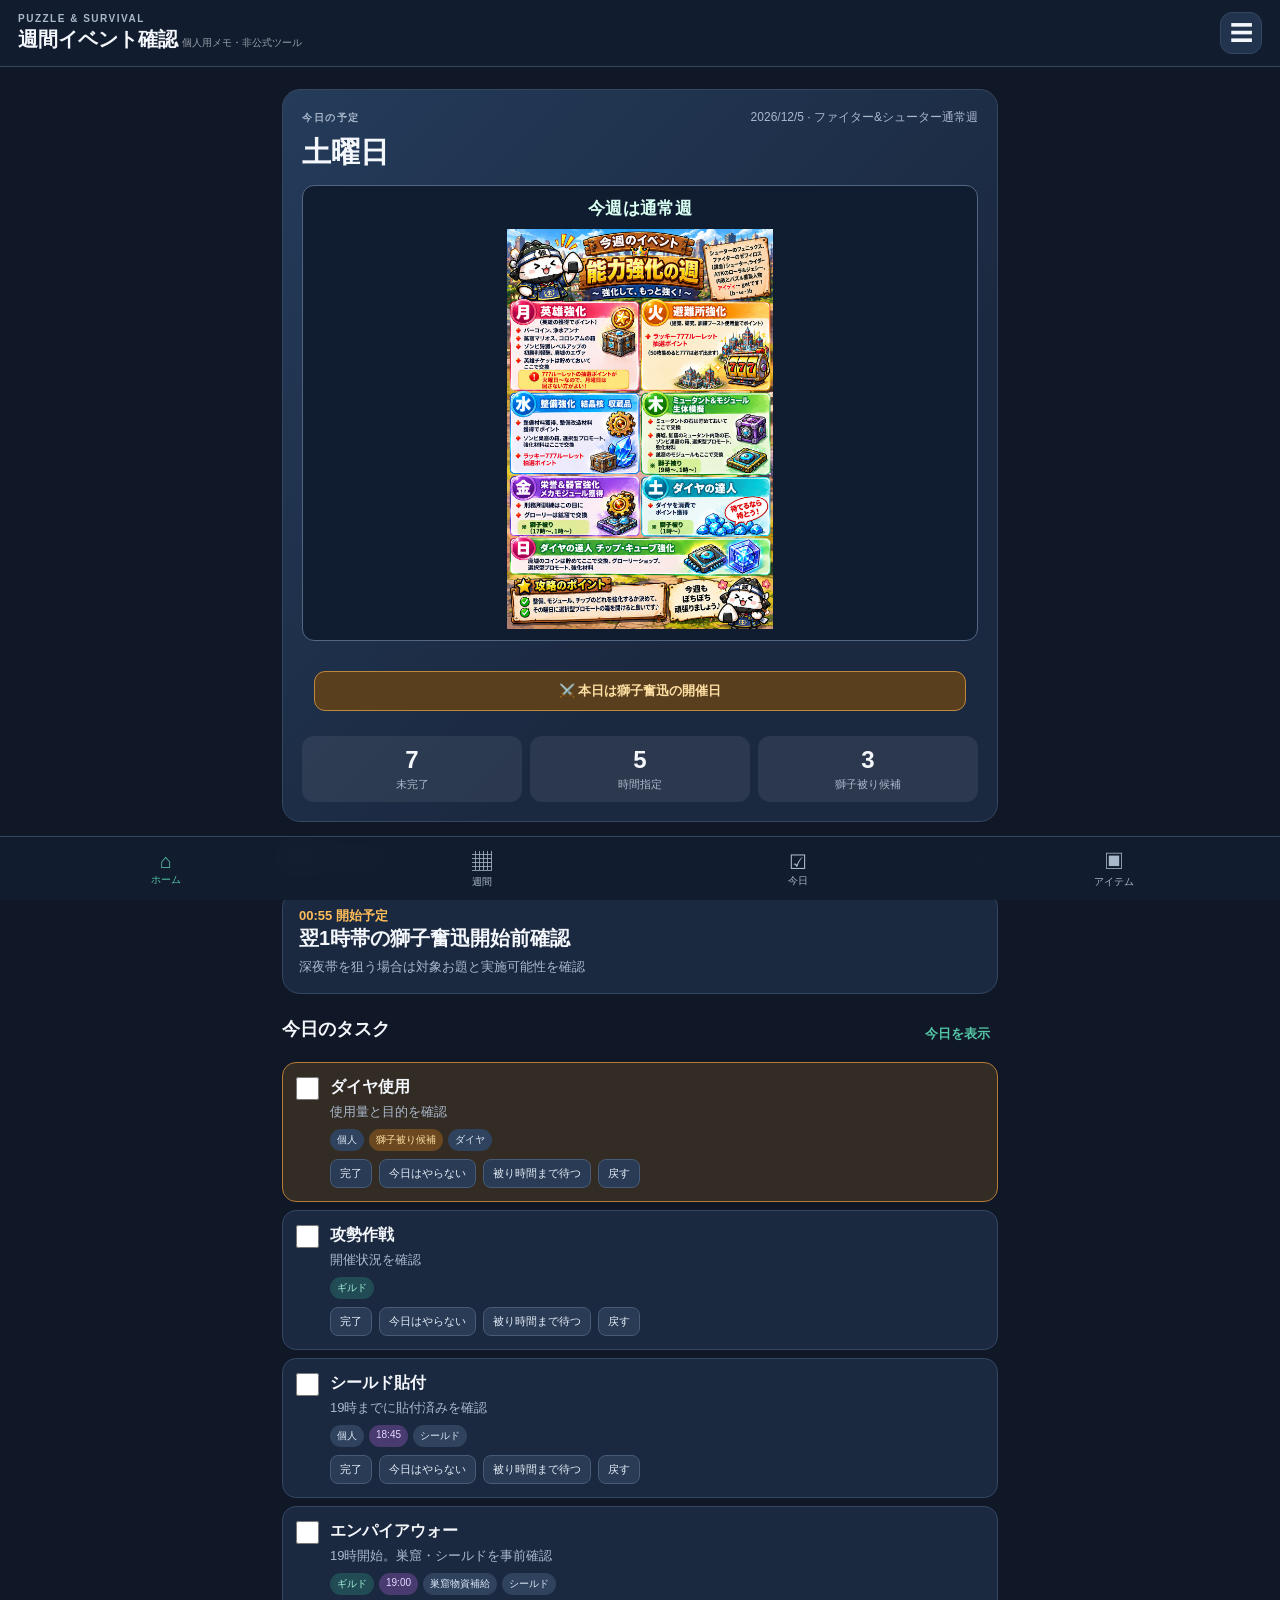
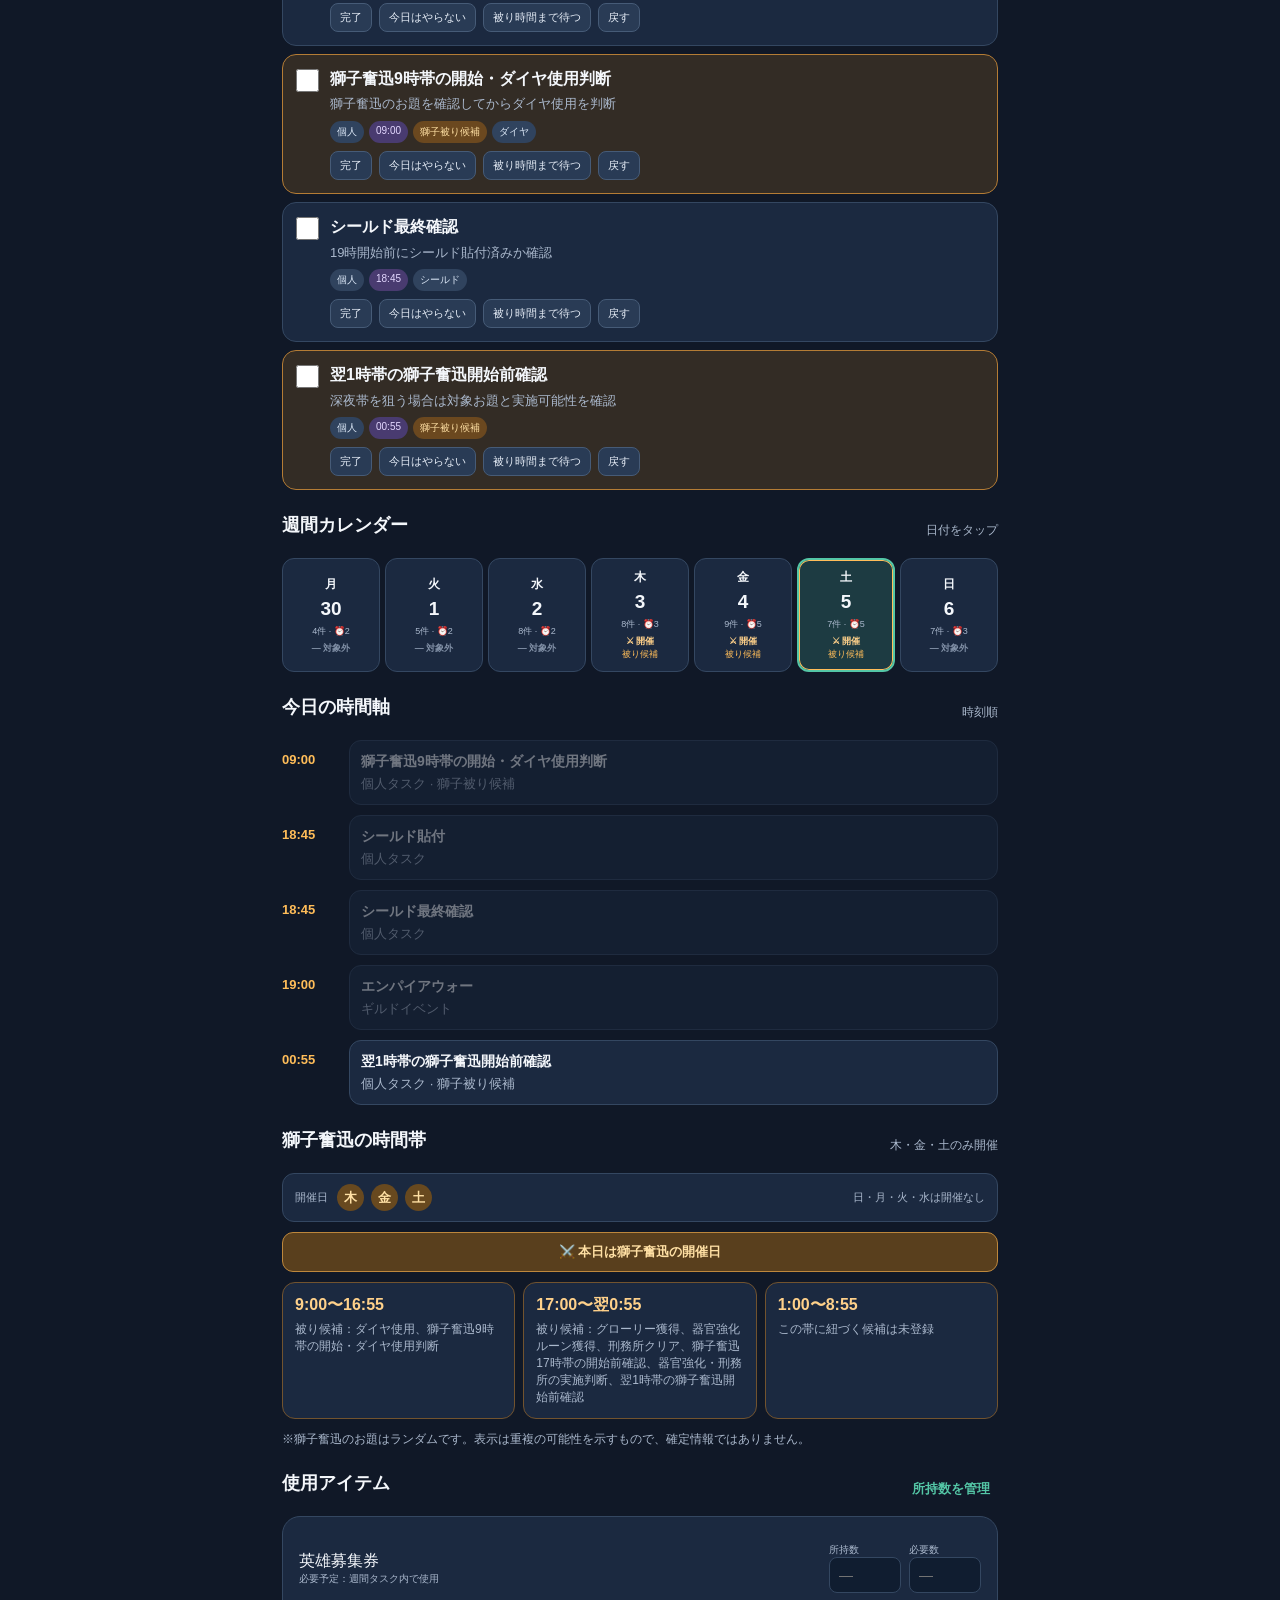
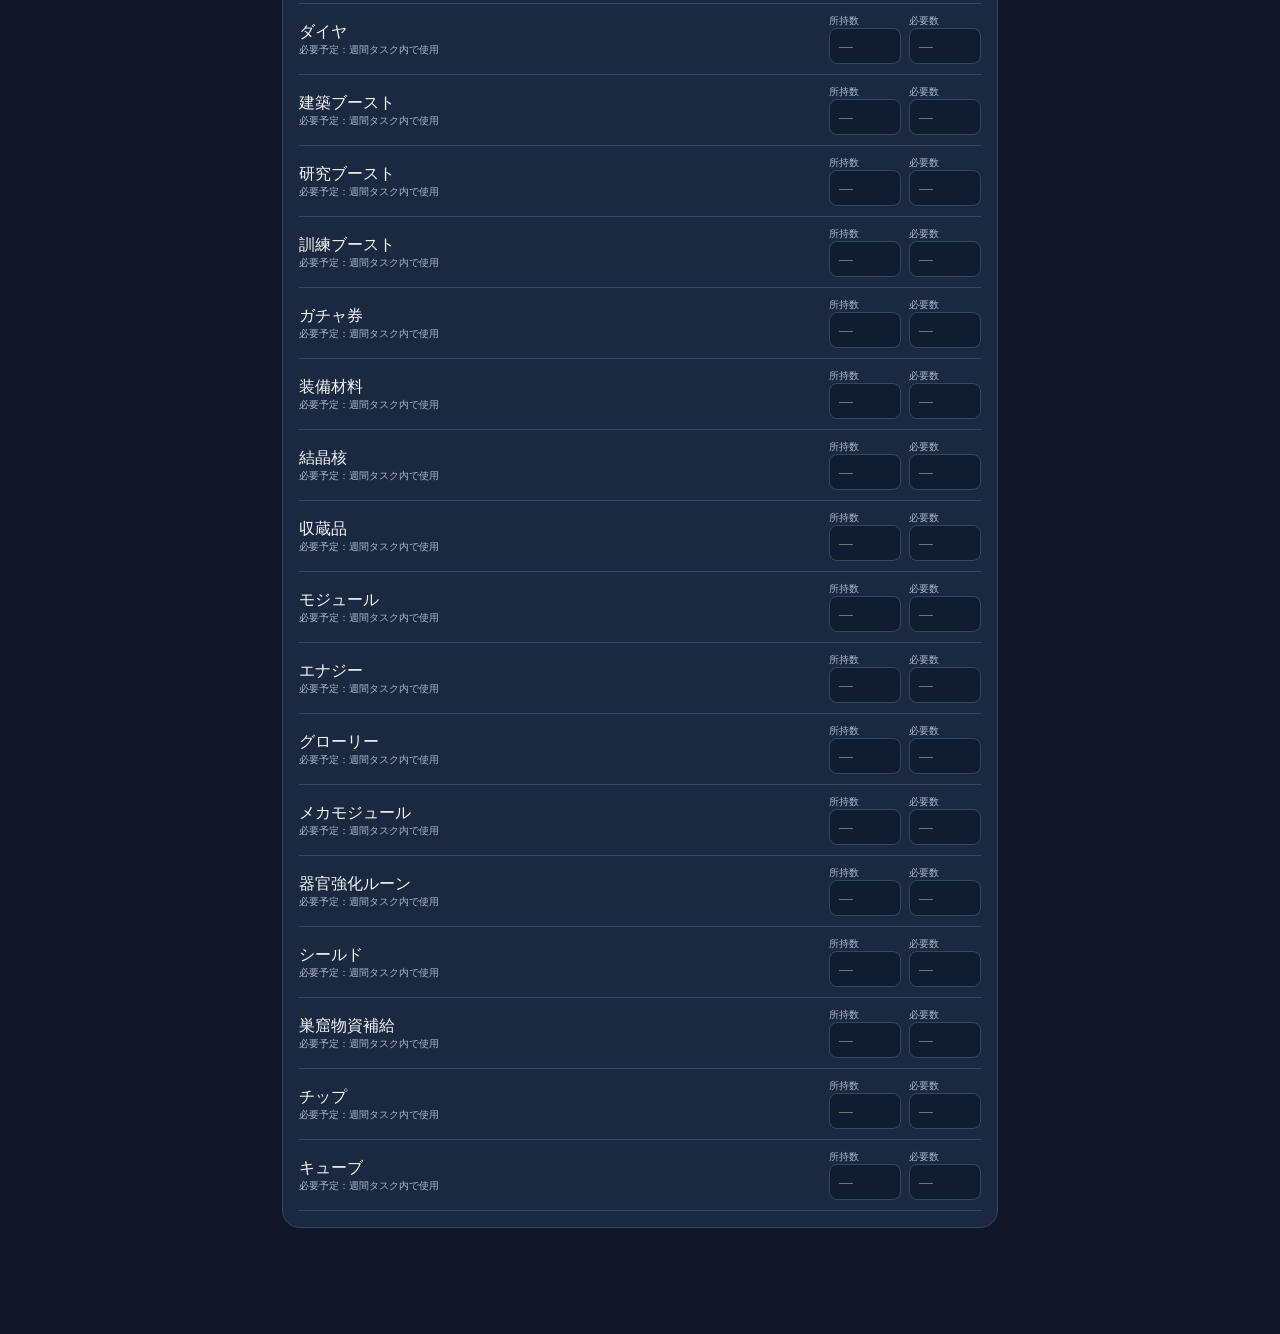
==== commit f7a7db63: "Add files via upload" ====
--- a/index.html
+++ b/index.html
@@ -6,7 +6,7 @@
 <link rel="manifest" href="manifest.json"><link rel="stylesheet" href="style.css"><title>パズサバ週間イベント</title>
 </head>
 <body>
-<header class="topbar"><div><div class="eyebrow">PUZZLE & SURVIVAL</div><h1>週間イベント確認</h1></div><button class="iconbtn hamburger" id="menuBtn" aria-label="メニューを開く">☰</button></header>
+<header class="topbar"><div><div class="eyebrow">PUZZLE & SURVIVAL</div><h1>週間イベント確認<span style="font-size:0.5em;font-weight:400;opacity:0.6;margin-left:0.4em;">個人用メモ・非公式ツール</span></h1></div><button class="iconbtn hamburger" id="menuBtn" aria-label="メニューを開く">☰</button></header>
 <main>
 <section class="hero card"><div class="hero-row"><span class="eyebrow">今日の予定</span><span id="todayDate" class="date"></span></div><h2 id="todayLabel">今日</h2><div id="weekTypeBanner" class="week-type-banner" aria-live="polite"></div><div id="lionTodayStatus" class="lion-status"></div><div class="hero-stats"><div><b id="todoCount">0</b><small>未完了</small></div><div><b id="eventCount">0</b><small>時間指定</small></div><div><b id="overlapCount">0</b><small>獅子被り候補</small></div></div></section>
 <section class="section"><div class="section-head"><h2>次のイベント</h2><span class="muted" id="nextEventHint"></span></div><div id="nextEvent" class="next-event card"></div></section>
--- a/style.css
+++ b/style.css
@@ -8,6 +8,6 @@
 .bottomnav{position:fixed;bottom:0;left:0;right:0;z-index:6;display:grid;grid-template-columns:repeat(4,1fr);background:#121d30f2;border-top:1px solid var(--line);padding:8px 8px calc(8px + env(safe-area-inset-bottom));backdrop-filter:blur(12px)}.bottomnav button{border:0;background:none;color:var(--muted);font-size:20px;padding:3px}.bottomnav small{display:block;font-size:10px}.bottomnav button.active{color:var(--accent)}
 .modal{position:fixed;inset:0;background:#0009;z-index:10;display:flex;align-items:flex-end;justify-content:center}.modal.hidden{display:none}.modal-panel{background:var(--bg);border:1px solid var(--line);border-radius:22px 22px 0 0;width:100%;max-width:760px;max-height:88dvh;overflow:auto;padding:18px 15px calc(25px + env(safe-area-inset-bottom))}.modal-head{margin-bottom:14px}.modal-head h2{margin:0;font-size:19px}.settingrow{display:flex;justify-content:space-between;padding:15px 0;border-bottom:1px solid var(--line)}.settingrow input{width:23px;height:23px}.primarybtn,.dangerbtn{width:100%;border:0;border-radius:12px;padding:14px;font-size:15px;font-weight:800;margin-top:12px}.primarybtn{background:var(--accent);color:#10251f}.dangerbtn{background:#542e36;color:#ffd8dd}.toast{position:fixed;bottom:95px;left:50%;transform:translateX(-50%);background:#eaf7f2;color:#17352b;padding:11px 16px;border-radius:20px;font-size:13px;font-weight:700;opacity:0;pointer-events:none;transition:.2s;z-index:20;white-space:nowrap}.toast.show{opacity:1}.empty{color:var(--muted);padding:16px;text-align:center;background:var(--panel);border-radius:12px;font-size:13px}.item-row{display:grid;grid-template-columns:1fr 72px 72px;gap:8px;align-items:center;padding:10px 0;border-bottom:1px solid var(--line)}.item-row input{width:100%;background:#101d30;color:white;border:1px solid var(--line);border-radius:8px;padding:9px;font-size:14px}.short-label{font-size:10px;color:var(--muted)}@media(min-width:600px){main{padding:22px}.lion-grid{grid-template-columns:repeat(3,1fr)}.modal{align-items:center}.modal-panel{border-radius:20px}}
 
-.week-type-banner{margin-top:8px;background:#101d31;border:1px solid #526783;border-radius:12px;padding:11px;text-align:center}.week-type-title{font-size:17px;color:#d8fff1;font-weight:850;letter-spacing:.02em;margin-bottom:9px}.week-type-image-link{display:block;max-width:100%;border-radius:9px;overflow:hidden;text-decoration:none}.week-type-image-link img{display:block;width:100%;max-height:190px;object-fit:contain;border-radius:9px}.image-missing-text{display:none;color:var(--muted);font-size:11px;padding:8px}.week-type-image-link.image-missing{border:1px dashed #65758b}.week-type-image-link.image-missing .image-missing-text{display:block}.hamburger{font-size:23px;line-height:1}.menu-list{display:grid;gap:9px}.menu-list button,.menu-list a{display:block;width:100%;text-align:left;text-decoration:none;background:var(--panel);color:var(--text);border:1px solid var(--line);border-radius:13px;padding:15px;font-size:15px;font-weight:700}
+.week-type-banner{margin-top:8px;background:#101d31;border:1px solid #526783;border-radius:12px;padding:11px;text-align:center}.week-type-title{font-size:17px;color:#d8fff1;font-weight:850;letter-spacing:.02em;margin-bottom:9px}.week-type-image-link{display:block;max-width:100%;border-radius:9px;overflow:hidden;text-decoration:none}.week-type-image-link img{display:block;width:100%;max-height:400px;object-fit:contain;border-radius:9px}.image-missing-text{display:none;color:var(--muted);font-size:11px;padding:8px}.week-type-image-link.image-missing{border:1px dashed #65758b}.week-type-image-link.image-missing .image-missing-text{display:block}.hamburger{font-size:23px;line-height:1}.menu-list{display:grid;gap:9px}.menu-list button,.menu-list a{display:block;width:100%;text-align:left;text-decoration:none;background:var(--panel);color:var(--text);border:1px solid var(--line);border-radius:13px;padding:15px;font-size:15px;font-weight:700}
 
 .lion-status{margin-top:10px;border-radius:11px;padding:10px 12px;font-size:13px;font-weight:850;text-align:center}.lion-status.active{background:#593f1d;border:1px solid #bd873c;color:#ffe0a4}.lion-status.inactive{background:#253247;border:1px solid #53647b;color:#d6e0ed}.lion-status small{display:block;font-size:11px;font-weight:600;margin-top:2px;color:inherit;opacity:.85}.lion-schedule-status{margin-bottom:10px}.lion-days{display:flex;align-items:center;gap:7px;flex-wrap:wrap;background:var(--panel);border:1px solid var(--line);border-radius:12px;padding:10px 12px;margin-bottom:8px}.lion-days-title{font-size:11px;color:var(--muted);margin-right:2px}.lion-days b{display:inline-flex;align-items:center;justify-content:center;width:27px;height:27px;border-radius:50%;background:#68491f;color:#ffe0a4;font-size:13px}.lion-days-note{font-size:11px;color:var(--muted);margin-left:auto}.day-cell .lion-day{font-size:9px;font-weight:800;margin-top:4px}.day-cell .lion-day.on{color:#ffd18a}.day-cell .lion-day.off{color:#8291a7}
